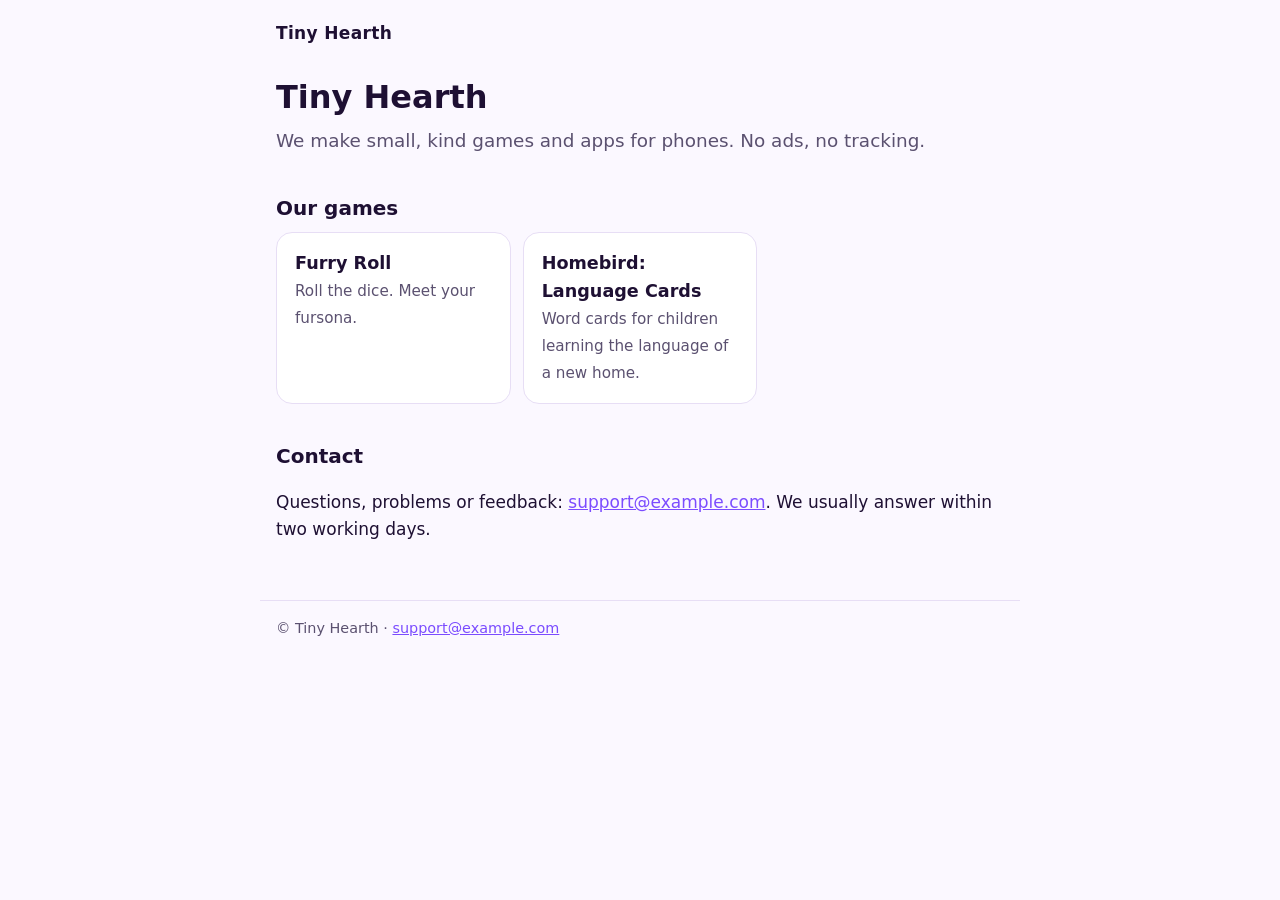
==== index.html @ 351bc5d9 "Tiny Hearth site: home page, styles and build script" ====
<!doctype html>
<html lang="en">
<head>
<meta charset="utf-8">
<meta name="viewport" content="width=device-width, initial-scale=1">
<title>Tiny Hearth</title>
<meta name="description" content="We make small, kind games and apps for phones. No ads, no tracking.">
<link rel="stylesheet" href="style.css">
</head>
<body>
<header><a class="studio" href="index.html">Tiny Hearth</a></header>
<main>
<h1>Tiny Hearth</h1>
<p class="lede">We make small, kind games and apps for phones. No ads, no tracking.</p>
<h2>Our games</h2>
<div class="cards">
<a class="card" href="furry-roll/index.html">
<strong>Furry Roll</strong>
<span>Roll the dice. Meet your fursona.</span>
</a>
<a class="card" href="homebird/index.html">
<strong>Homebird: Language Cards</strong>
<span>Word cards for children learning the language of a new home.</span>
</a>
</div>
<h2>Contact</h2>
<p>Questions, problems or feedback: <a href="mailto:support@example.com">support@example.com</a>. We usually answer within two working days.</p>
</main>
<footer>&copy; Tiny Hearth &middot; <a href="mailto:support@example.com">support@example.com</a></footer>
</body>
</html>
---- style.css ----
:root {
  --bg: #fbf8ff;
  --card: #ffffff;
  --ink: #1e1033;
  --soft: #5b5170;
  --line: #e7def5;
  --accent: #7b4cff;
  --accent-ink: #ffffff;
}
@media (prefers-color-scheme: dark) {
  :root {
    --bg: #140a26;
    --card: #1f1338;
    --ink: #f4ecfb;
    --soft: #bfb3d6;
    --line: #34245a;
    --accent: #a98bff;
    --accent-ink: #140a26;
  }
}
* { box-sizing: border-box; }
html { -webkit-text-size-adjust: 100%; }
body {
  margin: 0;
  background: var(--bg);
  color: var(--ink);
  font: 17px/1.6 system-ui, -apple-system, "Segoe UI", Roboto, sans-serif;
}
header, main, footer { max-width: 760px; margin: 0 auto; padding: 0 16px; }
header { padding-top: 20px; }
.studio { font-weight: 700; color: var(--ink); text-decoration: none; letter-spacing: 0.02em; }
main { padding-top: 12px; padding-bottom: 40px; }
h1 { font-size: 2rem; line-height: 1.2; margin: 0.6em 0 0.3em; }
h2 { font-size: 1.25rem; margin: 1.8em 0 0.4em; }
h3 { font-size: 1.05rem; margin: 1.4em 0 0.3em; }
p, li { overflow-wrap: anywhere; }
li { margin: 0.35em 0; }
a { color: var(--accent); }
.lede { font-size: 1.15rem; color: var(--soft); margin-top: 0; }
.meta, .crumbs { color: var(--soft); font-size: 0.95rem; }
.crumbs { margin: 0; }
.row { display: flex; flex-wrap: wrap; gap: 10px; margin-top: 1.4em; }
.button {
  display: inline-block; padding: 10px 18px; border-radius: 999px;
  background: var(--accent); color: var(--accent-ink); text-decoration: none; font-weight: 600;
}
.button.ghost { background: transparent; color: var(--accent); border: 2px solid var(--accent); }
.cards { display: grid; gap: 12px; grid-template-columns: repeat(auto-fill, minmax(220px, 1fr)); }
.card {
  display: block; padding: 16px 18px; border-radius: 16px; text-decoration: none;
  background: var(--card); border: 1px solid var(--line); color: var(--ink);
}
.card strong { display: block; font-size: 1.1rem; }
.card span { color: var(--soft); font-size: 0.95rem; }
.box { background: var(--card); border: 1px solid var(--line); border-radius: 16px; padding: 4px 18px; }
details { background: var(--card); border: 1px solid var(--line); border-radius: 12px; padding: 10px 16px; margin: 10px 0; }
summary { cursor: pointer; font-weight: 600; }
footer { padding-top: 16px; padding-bottom: 32px; border-top: 1px solid var(--line); color: var(--soft); font-size: 0.9rem; }
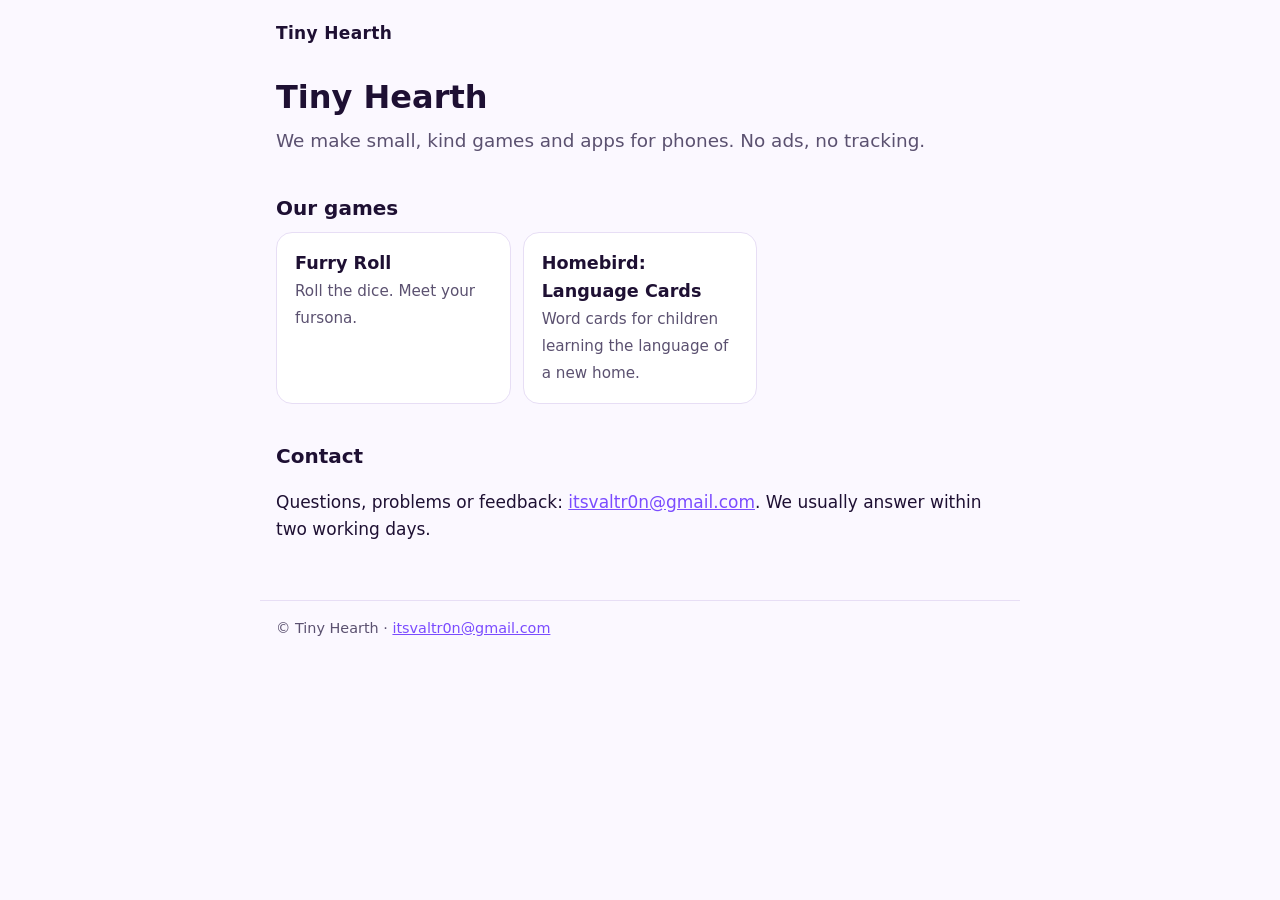
==== commit 418abcae: "Support email: itsvaltr0n@gmail.com" ====
--- a/index.html
+++ b/index.html
@@ -24,8 +24,8 @@
 </a>
 </div>
 <h2>Contact</h2>
-<p>Questions, problems or feedback: <a href="mailto:support@example.com">support@example.com</a>. We usually answer within two working days.</p>
+<p>Questions, problems or feedback: <a href="mailto:itsvaltr0n@gmail.com">itsvaltr0n@gmail.com</a>. We usually answer within two working days.</p>
 </main>
-<footer>&copy; Tiny Hearth &middot; <a href="mailto:support@example.com">support@example.com</a></footer>
+<footer>&copy; Tiny Hearth &middot; <a href="mailto:itsvaltr0n@gmail.com">itsvaltr0n@gmail.com</a></footer>
 </body>
 </html>
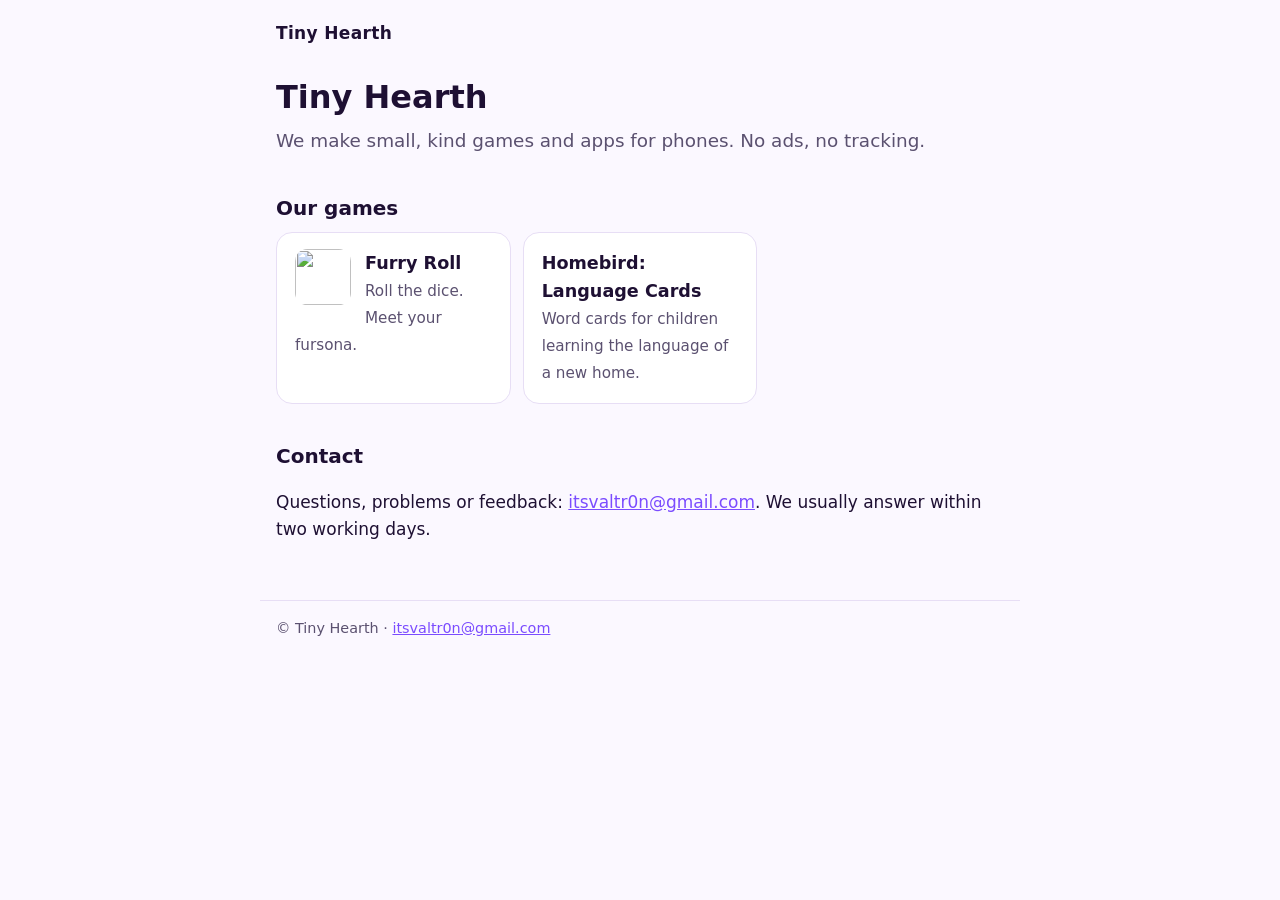
==== commit 40179be1: "Game icons on the home page and game pages" ====
--- a/index.html
+++ b/index.html
@@ -14,7 +14,7 @@
 <p class="lede">We make small, kind games and apps for phones. No ads, no tracking.</p>
 <h2>Our games</h2>
 <div class="cards">
-<a class="card" href="furry-roll/index.html">
+<a class="card" href="furry-roll/index.html"><img src="furry-roll/icon.png" alt="" width="56" height="56">
 <strong>Furry Roll</strong>
 <span>Roll the dice. Meet your fursona.</span>
 </a>
--- a/style.css
+++ b/style.css
@@ -56,3 +56,6 @@
 details { background: var(--card); border: 1px solid var(--line); border-radius: 12px; padding: 10px 16px; margin: 10px 0; }
 summary { cursor: pointer; font-weight: 600; }
 footer { padding-top: 16px; padding-bottom: 32px; border-top: 1px solid var(--line); color: var(--soft); font-size: 0.9rem; }
+.app-icon { display: block; border-radius: 22%; margin-top: 1em; box-shadow: 0 4px 16px rgba(30, 16, 51, 0.18); }
+.card img { float: left; border-radius: 22%; margin: 0 14px 4px 0; }
+.card::after { content: ""; display: block; clear: both; }
